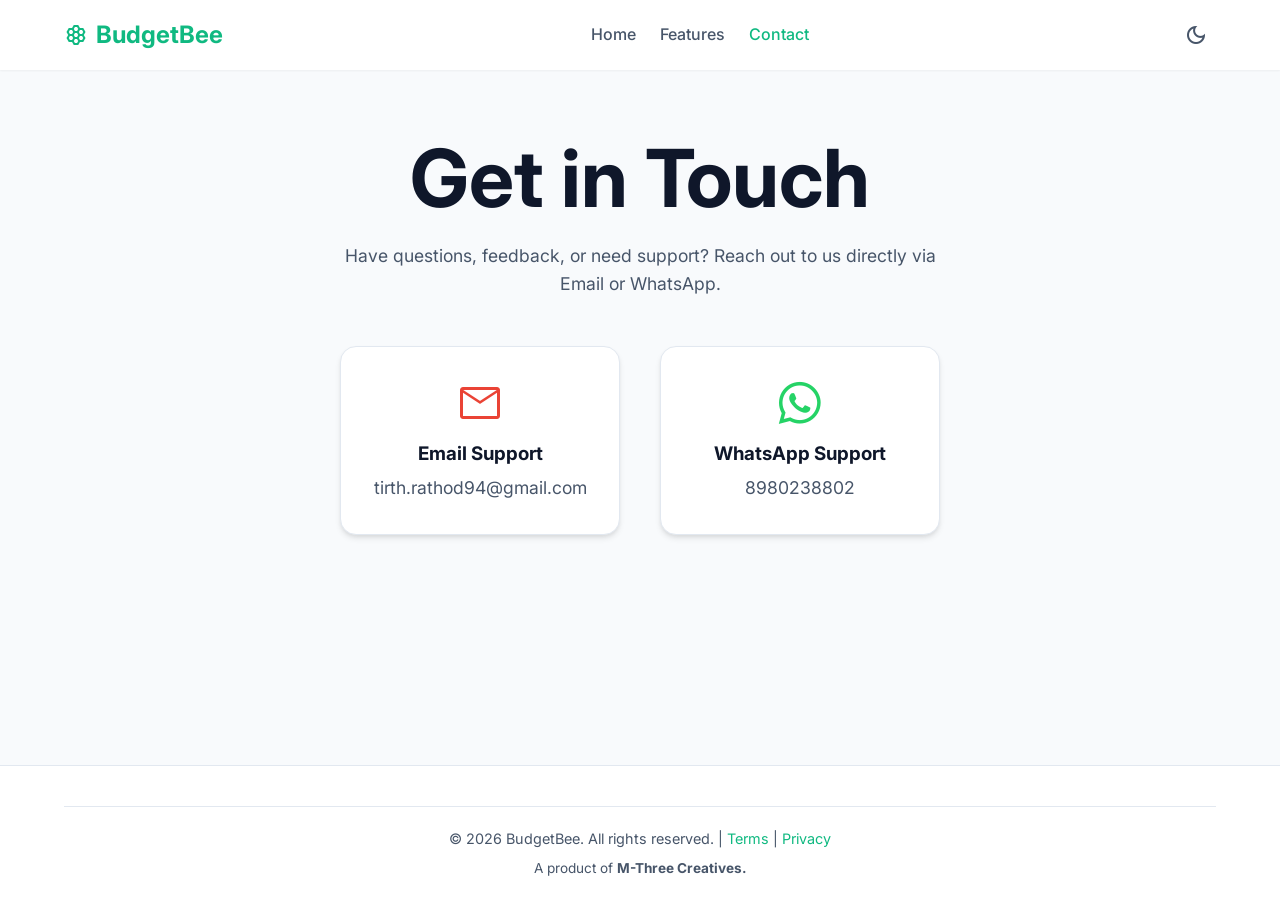
==== contact.html @ 808fe596 "Initial commit" ====
<!DOCTYPE html>
<html lang="en">
<head>
    <meta charset="UTF-8">
    <meta name="viewport" content="width=device-width, initial-scale=1.0">
    <title>Contact Us - BudgetBee</title>
    <link rel="stylesheet" href="style.css">
    <link rel="stylesheet" href="https://cdnjs.cloudflare.com/ajax/libs/font-awesome/6.4.0/css/all.min.css">
</head>
<body style="display: flex; flex-direction: column; min-height: 100vh;">
    <header>
        <div class="container nav-container">
            <a href="index.html" class="logo">
                <span class="material-symbols-outlined">hive</span>
                BudgetBee
            </a>
            <nav class="nav-links">
                <a href="index.html">Home</a>
                <a href="index.html#features">Features</a>
                <a href="contact.html" style="color: var(--primary-color);">Contact</a>
            </nav>
            <button class="theme-toggle" id="theme-toggle" aria-label="Toggle Dark Mode">
                <span class="material-symbols-outlined" id="theme-icon">dark_mode</span>
            </button>
        </div>
    </header>

    <main class="content-page container animate-on-scroll" style="flex: 1;">
        <div class="section-title">
            <h1 style="margin-bottom: 16px;">Get in Touch</h1>
            <p style="color: var(--text-secondary); max-width: 600px; margin: 0 auto; font-size: 1.1rem;">Have questions, feedback, or need support? Reach out to us directly via Email or WhatsApp.</p>
        </div>

        <div style="display: grid; grid-template-columns: repeat(auto-fit, minmax(280px, 1fr)); gap: 40px; margin-top: 48px; max-width: 800px; margin-left: auto; margin-right: auto;">
            
            <a href="https://mail.google.com/mail/?view=cm&fs=1&to=tirth.rathod94@gmail.com" target="_blank" rel="noopener noreferrer" class="card" style="display: flex; flex-direction: column; align-items: center; gap: 16px; text-align: center; color: var(--text-primary);">
                <span class="material-symbols-outlined" style="color: #ea4335; font-size: 48px;">mail</span>
                <div>
                    <h3 style="margin-bottom: 8px;">Email Support</h3>
                    <p style="color: var(--text-secondary); margin-bottom: 0; font-size: 1.1rem;">tirth.rathod94@gmail.com</p>
                </div>
            </a>
            
            <a href="https://wa.me/918980238802" target="_blank" rel="noopener noreferrer" class="card" style="display: flex; flex-direction: column; align-items: center; gap: 16px; text-align: center; color: var(--text-primary);">
                <i class="fa-brands fa-whatsapp" style="color: #25D366; font-size: 48px;"></i>
                <div>
                    <h3 style="margin-bottom: 8px;">WhatsApp Support</h3>
                    <p style="color: var(--text-secondary); margin-bottom: 0; font-size: 1.1rem;">8980238802</p>
                </div>
            </a>
            
        </div>
    </main>

    <footer>
        <div class="container">
            <div class="footer-bottom">
                &copy; 2026 BudgetBee. All rights reserved. | <a href="terms.html">Terms</a> | <a href="privacy-policy.html">Privacy</a><br>
                <span style="font-size: 0.85rem; color: var(--text-secondary); margin-top: 8px; display: inline-block;">A product of <strong>M-Three Creatives.</strong></span>
            </div>
        </div>
    </footer>

    <script src="script.js"></script>
</body>
</html>
---- style.css ----
@import url('https://fonts.googleapis.com/css2?family=Inter:wght@300;400;500;600;700&display=swap');
@import url('https://fonts.googleapis.com/css2?family=Material+Symbols+Outlined:opsz,wght,FILL,GRAD@24,400,0,0');

:root {
  /* Colors - Light Theme (Default) */
  --bg-color: #f8fafc;
  --surface-color: #ffffff;
  --text-primary: #0f172a;
  --text-secondary: #475569;
  --primary-color: #10b981;
  --primary-hover: #059669;
  --accent-color: #f59e0b;
  --border-color: #e2e8f0;
  --shadow-sm: 0 1px 2px 0 rgba(0, 0, 0, 0.05);
  --shadow-md: 0 4px 6px -1px rgba(0, 0, 0, 0.1), 0 2px 4px -1px rgba(0, 0, 0, 0.06);
  --shadow-lg: 0 10px 15px -3px rgba(0, 0, 0, 0.1), 0 4px 6px -2px rgba(0, 0, 0, 0.05);
  --transition: all 0.3s ease;
}

[data-theme='dark'] {
  /* Colors - Dark Theme */
  --bg-color: #0f172a;
  --surface-color: #1e293b;
  --text-primary: #f8fafc;
  --text-secondary: #94a3b8;
  --border-color: #334155;
  --shadow-sm: 0 1px 2px 0 rgba(0, 0, 0, 0.5);
  --shadow-md: 0 4px 6px -1px rgba(0, 0, 0, 0.4);
  --shadow-lg: 0 10px 15px -3px rgba(0, 0, 0, 0.5);
}

* {
  margin: 0;
  padding: 0;
  box-sizing: border-box;
}

body {
  font-family: 'Inter', sans-serif;
  background-color: var(--bg-color);
  color: var(--text-primary);
  line-height: 1.6;
  transition: background-color 0.3s, color 0.3s;
  overflow-x: hidden;
}

h1, h2, h3, h4 {
  color: var(--text-primary);
  font-weight: 700;
  line-height: 1.2;
}

a {
  text-decoration: none;
  color: var(--primary-color);
  transition: var(--transition);
}

a:hover {
  color: var(--primary-hover);
}

/* Layout */
.container {
  max-width: 1200px;
  margin: 0 auto;
  padding: 0 24px;
}

header {
  background-color: var(--surface-color);
  box-shadow: var(--shadow-sm);
  position: sticky;
  top: 0;
  z-index: 1000;
  transition: background-color 0.3s;
}

.nav-container {
  display: flex;
  justify-content: space-between;
  align-items: center;
  height: 70px;
}

.logo {
  font-size: 1.5rem;
  font-weight: 700;
  color: var(--primary-color);
  display: flex;
  align-items: center;
  gap: 8px;
}

.nav-links {
  display: flex;
  gap: 24px;
  align-items: center;
}

.nav-links a {
  color: var(--text-secondary);
  font-weight: 500;
}

.nav-links a:hover {
  color: var(--primary-color);
}

.theme-toggle {
  background: none;
  border: none;
  color: var(--text-secondary);
  cursor: pointer;
  padding: 8px;
  border-radius: 50%;
  display: flex;
  align-items: center;
  justify-content: center;
  transition: var(--transition);
}

.theme-toggle:hover {
  background-color: var(--border-color);
  color: var(--text-primary);
}

/* Hero Section */
.hero {
  padding: 80px 0;
  text-align: center;
}

.hero h1 {
  font-size: 3.5rem;
  margin-bottom: 24px;
  background: linear-gradient(135deg, var(--primary-color), var(--accent-color));
  -webkit-background-clip: text;
  -webkit-text-fill-color: transparent;
}

.hero p {
  font-size: 1.25rem;
  color: var(--text-secondary);
  max-width: 600px;
  margin: 0 auto 40px;
}

/* Buttons */
.btn {
  display: inline-flex;
  align-items: center;
  justify-content: center;
  gap: 8px;
  padding: 12px 24px;
  border-radius: 8px;
  font-weight: 600;
  cursor: pointer;
  border: none;
  transition: var(--transition);
  font-size: 1rem;
  position: relative;
  overflow: hidden;
}

.btn-primary {
  background-color: var(--primary-color);
  color: #ffffff;
  box-shadow: var(--shadow-md);
}

.btn-primary:hover {
  background-color: var(--primary-hover);
  color: #ffffff;
  transform: translateY(-2px);
  box-shadow: var(--shadow-lg);
}

.btn-outline {
  background-color: transparent;
  color: var(--primary-color);
  border: 2px solid var(--primary-color);
}

.btn-outline:hover {
  background-color: rgba(16, 185, 129, 0.1);
}

/* Material Cards */
.card {
  background-color: var(--surface-color);
  border-radius: 16px;
  padding: 32px;
  box-shadow: var(--shadow-md);
  transition: var(--transition);
  border: 1px solid var(--border-color);
}

.card:hover {
  box-shadow: var(--shadow-lg);
  transform: translateY(-4px);
}

/* Features Grid */
.features {
  padding: 60px 0;
}

.section-title {
  text-align: center;
  font-size: 2.5rem;
  margin-bottom: 48px;
}

.features-grid {
  display: grid;
  grid-template-columns: repeat(auto-fit, minmax(300px, 1fr));
  gap: 32px;
}

.feature-card .material-symbols-outlined {
  font-size: 48px;
  color: var(--primary-color);
  margin-bottom: 24px;
}

.feature-card h3 {
  font-size: 1.25rem;
  margin-bottom: 12px;
}

.feature-card p {
  color: var(--text-secondary);
}

/* Forms */
.form-group {
  margin-bottom: 24px;
}

.form-label {
  display: block;
  margin-bottom: 8px;
  font-weight: 500;
  color: var(--text-primary);
}

.form-control {
  width: 100%;
  padding: 12px 16px;
  border: 1px solid var(--border-color);
  border-radius: 8px;
  background-color: var(--bg-color);
  color: var(--text-primary);
  font-size: 1rem;
  font-family: inherit;
  transition: var(--transition);
}

.form-control:focus {
  outline: none;
  border-color: var(--primary-color);
  box-shadow: 0 0 0 3px rgba(16, 185, 129, 0.2);
}

textarea.form-control {
  resize: vertical;
  min-height: 120px;
}

/* Footer */
footer {
  background-color: var(--surface-color);
  padding: 40px 0 20px;
  margin-top: 80px;
  border-top: 1px solid var(--border-color);
}

.footer-content {
  display: grid;
  grid-template-columns: repeat(auto-fit, minmax(200px, 1fr));
  gap: 32px;
  margin-bottom: 40px;
}

.footer-col h4 {
  margin-bottom: 16px;
  font-size: 1.1rem;
}

.footer-col ul {
  list-style: none;
}

.footer-col ul li {
  margin-bottom: 12px;
}

.footer-col ul li a {
  color: var(--text-secondary);
}

.footer-col ul li a:hover {
  color: var(--primary-color);
}

.footer-bottom {
  text-align: center;
  padding-top: 20px;
  border-top: 1px solid var(--border-color);
  color: var(--text-secondary);
  font-size: 0.9rem;
}

/* Content Pages (Privacy, Terms, Delete Account) */
.content-page {
  padding: 60px 0;
}

.content-card {
  max-width: 800px;
  margin: 0 auto;
}

.content-card h1 {
  margin-bottom: 24px;
  font-size: 2.5rem;
}

.content-card h2 {
  margin-top: 32px;
  margin-bottom: 16px;
  font-size: 1.5rem;
}

.content-card p {
  margin-bottom: 16px;
  color: var(--text-secondary);
}

.content-card ul {
  margin-bottom: 16px;
  padding-left: 24px;
  color: var(--text-secondary);
}

.content-card li {
  margin-bottom: 8px;
}

/* Animations */
.animate-on-scroll {
  opacity: 0;
  transform: translateY(30px);
  transition: opacity 0.6s ease-out, transform 0.6s ease-out;
}

.animate-on-scroll.is-visible {
  opacity: 1;
  transform: translateY(0);
}

/* Ripple Effect */
.ripple {
  position: absolute;
  border-radius: 50%;
  transform: scale(0);
  animation: ripple 0.6s linear;
  background-color: rgba(255, 255, 255, 0.7);
}

@keyframes ripple {
  to {
    transform: scale(4);
    opacity: 0;
  }
}

/* Responsive */
@media (max-width: 768px) {
  .hero h1 {
    font-size: 2.5rem;
  }
  .nav-links {
    display: none; /* In a real app, implement a hamburger menu */
  }
  .nav-container {
    justify-content: center;
    position: relative;
  }
  .theme-toggle {
    position: absolute;
    right: 0;
  }
}
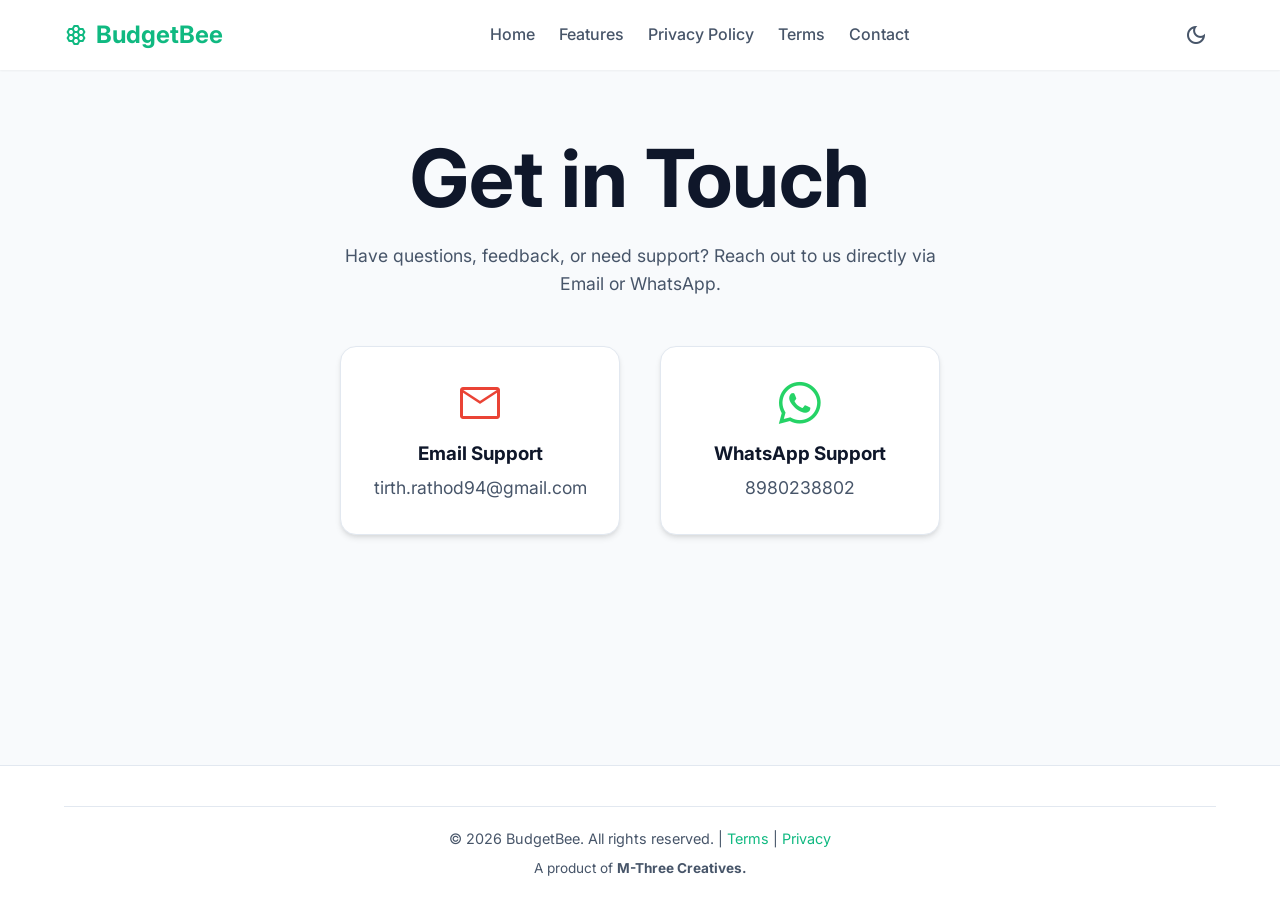
==== commit 224c56a5: "Make navbar identical across all pages" ====
--- a/contact.html
+++ b/contact.html
@@ -17,7 +17,9 @@
             <nav class="nav-links">
                 <a href="index.html">Home</a>
                 <a href="index.html#features">Features</a>
-                <a href="contact.html" style="color: var(--primary-color);">Contact</a>
+                <a href="privacy-policy.html">Privacy Policy</a>
+                <a href="terms.html">Terms</a>
+                <a href="contact.html">Contact</a>
             </nav>
             <button class="theme-toggle" id="theme-toggle" aria-label="Toggle Dark Mode">
                 <span class="material-symbols-outlined" id="theme-icon">dark_mode</span>
